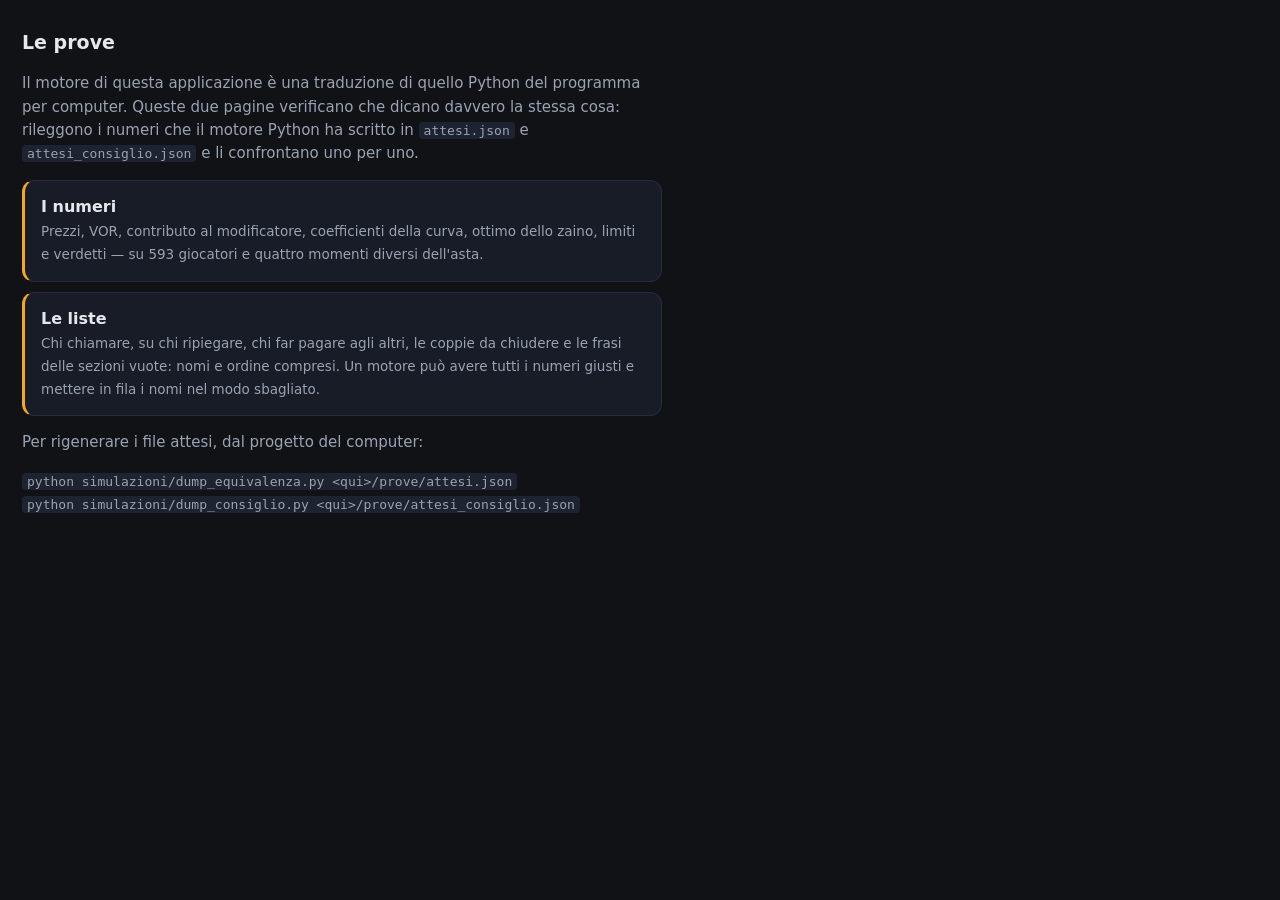
==== prove/index.html @ d2a6aad1 "FantaHacked per Android: lo stesso motore, sul telefono Il motore di valutazione tradotto dal Python" ====
<!doctype html>
<meta charset="utf-8">
<meta name="viewport" content="width=device-width, initial-scale=1">
<title>FantaHacked — le prove</title>
<style>
  body { font: 15px/1.55 -apple-system, "Segoe UI", Roboto, system-ui, sans-serif;
         background: #101216; color: #e6e8ec; margin: 0; padding: 28px 22px;
         max-width: 640px; }
  h1 { font-size: 19px; margin: 0 0 6px; }
  p { color: #9aa3b2; }
  a { display: block; background: #171c26; border: 1px solid #262d3b;
      border-left: 3px solid #f6a821; border-radius: 12px;
      padding: 14px 16px; margin: 10px 0; color: inherit; text-decoration: none; }
  a b { display: block; font-size: 16px; }
  a span { color: #9aa3b2; font-size: 13.5px; }
  code { background: #1d2330; padding: 1px 5px; border-radius: 4px; font-size: 13px; }
</style>

<h1>Le prove</h1>
<p>Il motore di questa applicazione è una traduzione di quello Python del
programma per computer. Queste due pagine verificano che dicano davvero la
stessa cosa: rileggono i numeri che il motore Python ha scritto in
<code>attesi.json</code> e <code>attesi_consiglio.json</code> e li confrontano
uno per uno.</p>

<a href="equivalenza.html">
  <b>I numeri</b>
  <span>Prezzi, VOR, contributo al modificatore, coefficienti della curva,
  ottimo dello zaino, limiti e verdetti — su 593 giocatori e quattro momenti
  diversi dell'asta.</span>
</a>

<a href="equivalenza_consiglio.html">
  <b>Le liste</b>
  <span>Chi chiamare, su chi ripiegare, chi far pagare agli altri, le coppie da
  chiudere e le frasi delle sezioni vuote: nomi e ordine compresi. Un motore
  può avere tutti i numeri giusti e mettere in fila i nomi nel modo
  sbagliato.</span>
</a>

<p>Per rigenerare i file attesi, dal progetto del computer:</p>
<p><code>python simulazioni/dump_equivalenza.py &lt;qui&gt;/prove/attesi.json</code><br>
<code>python simulazioni/dump_consiglio.py &lt;qui&gt;/prove/attesi_consiglio.json</code></p>
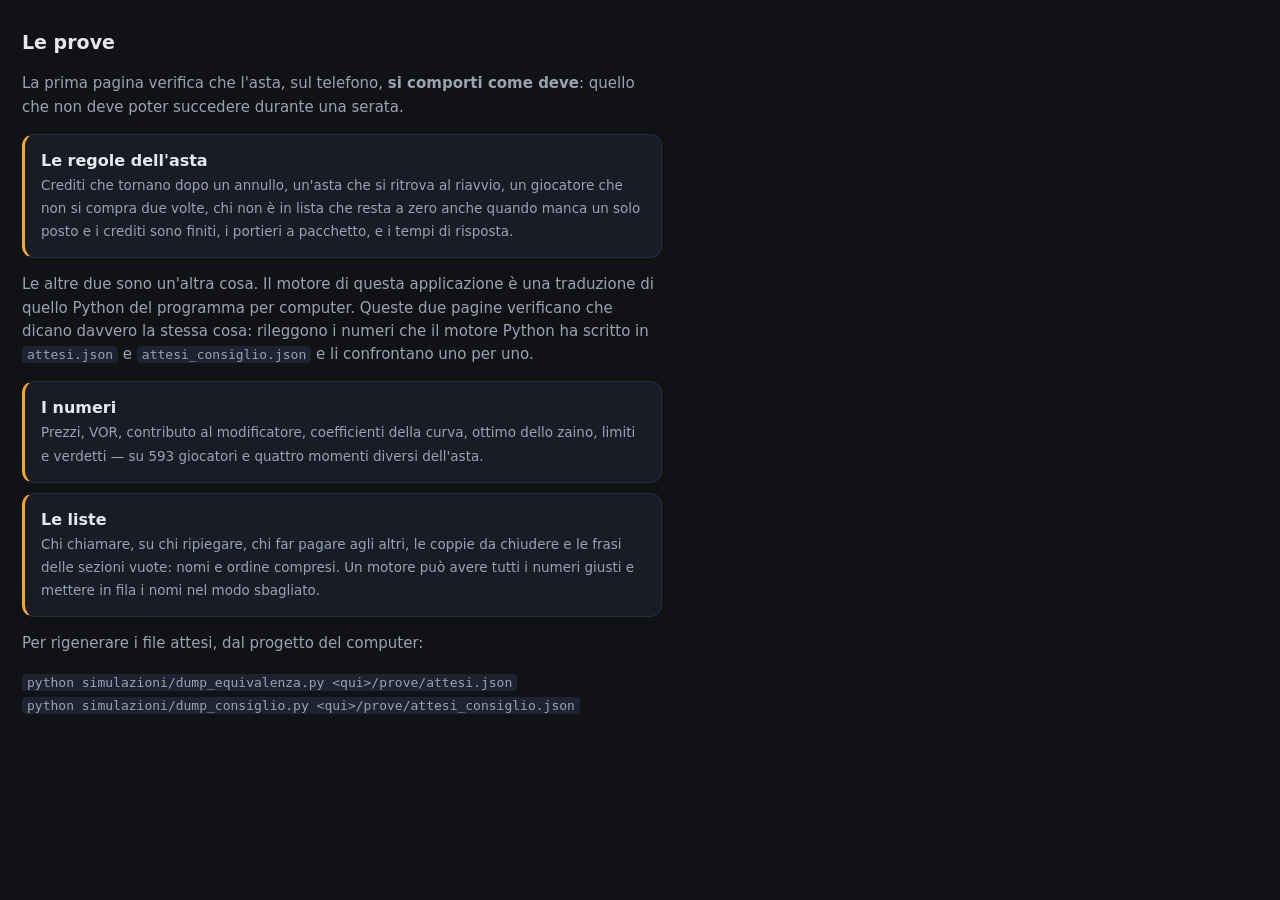
==== commit 126bfb90: "Le prove che non guardano i numeri ma la serata Le due prove di equivalenza dicono che i due motori " ====
--- a/prove/index.html
+++ b/prove/index.html
@@ -17,7 +17,18 @@
 </style>
 
 <h1>Le prove</h1>
-<p>Il motore di questa applicazione è una traduzione di quello Python del
+<p>La prima pagina verifica che l'asta, sul telefono, <b>si comporti come
+deve</b>: quello che non deve poter succedere durante una serata.</p>
+
+<a href="applicazione.html">
+  <b>Le regole dell'asta</b>
+  <span>Crediti che tornano dopo un annullo, un'asta che si ritrova al
+  riavvio, un giocatore che non si compra due volte, chi non è in lista che
+  resta a zero anche quando manca un solo posto e i crediti sono finiti, i
+  portieri a pacchetto, e i tempi di risposta.</span>
+</a>
+
+<p>Le altre due sono un'altra cosa. Il motore di questa applicazione è una traduzione di quello Python del
 programma per computer. Queste due pagine verificano che dicano davvero la
 stessa cosa: rileggono i numeri che il motore Python ha scritto in
 <code>attesi.json</code> e <code>attesi_consiglio.json</code> e li confrontano
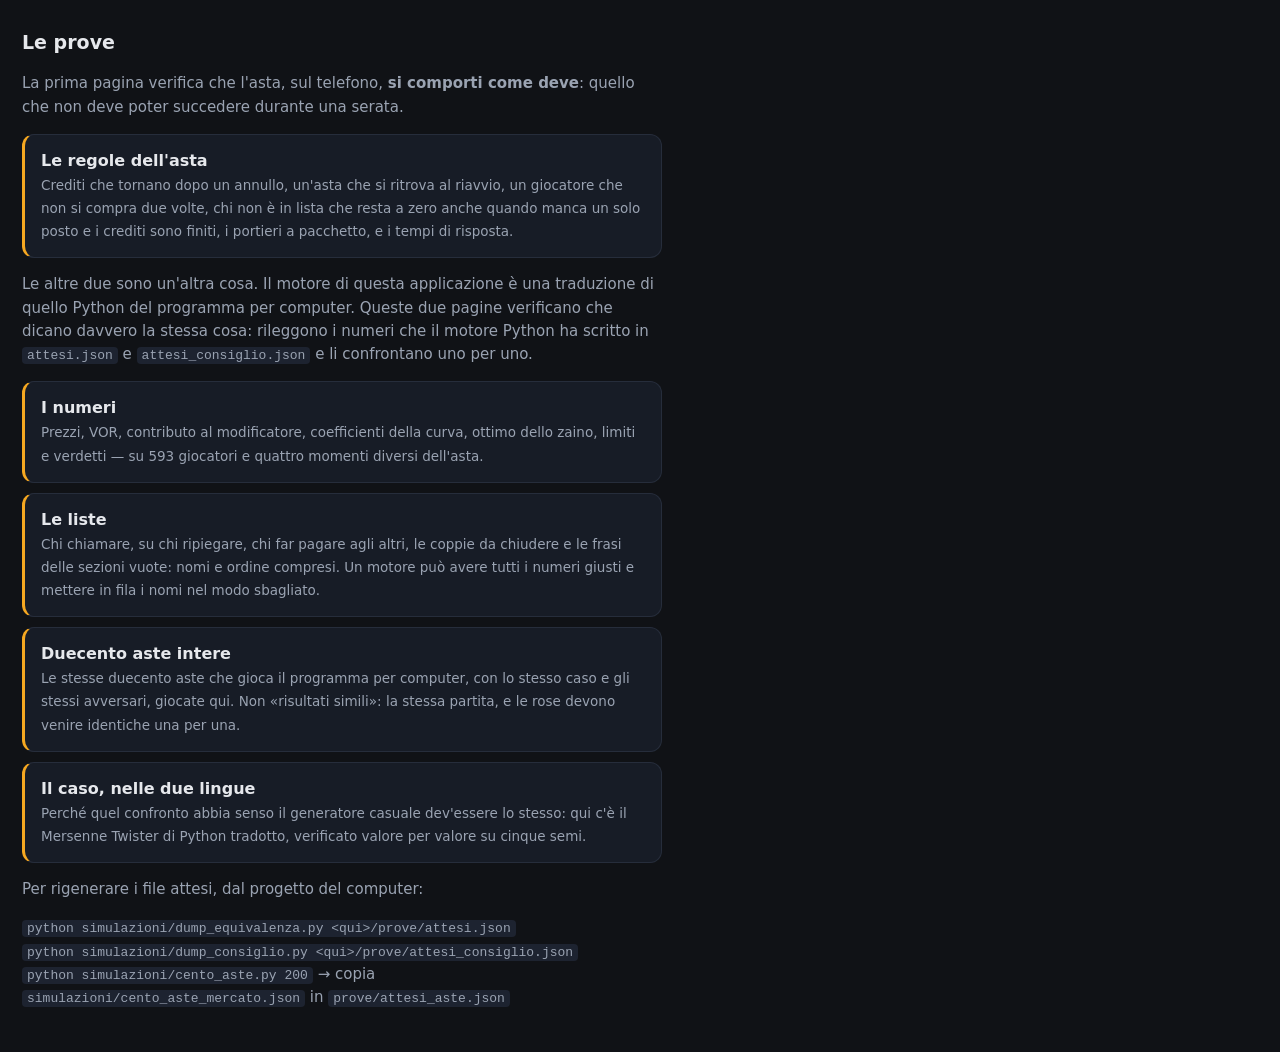
==== commit aef48a34: "L'apk, il marchio, e duecento aste giocate da qui L'APK C'E'. 3,4 MB, Android 7 in su, con dentro tu" ====
--- a/prove/index.html
+++ b/prove/index.html
@@ -49,6 +49,22 @@
   sbagliato.</span>
 </a>
 
+<a href="aste.html">
+  <b>Duecento aste intere</b>
+  <span>Le stesse duecento aste che gioca il programma per computer, con lo
+  stesso caso e gli stessi avversari, giocate qui. Non «risultati simili»:
+  la stessa partita, e le rose devono venire identiche una per una.</span>
+</a>
+
+<a href="casuale.html">
+  <b>Il caso, nelle due lingue</b>
+  <span>Perché quel confronto abbia senso il generatore casuale dev'essere lo
+  stesso: qui c'è il Mersenne Twister di Python tradotto, verificato valore
+  per valore su cinque semi.</span>
+</a>
+
 <p>Per rigenerare i file attesi, dal progetto del computer:</p>
 <p><code>python simulazioni/dump_equivalenza.py &lt;qui&gt;/prove/attesi.json</code><br>
-<code>python simulazioni/dump_consiglio.py &lt;qui&gt;/prove/attesi_consiglio.json</code></p>
+<code>python simulazioni/dump_consiglio.py &lt;qui&gt;/prove/attesi_consiglio.json</code><br>
+<code>python simulazioni/cento_aste.py 200</code> &rarr; copia
+<code>simulazioni/cento_aste_mercato.json</code> in <code>prove/attesi_aste.json</code></p>
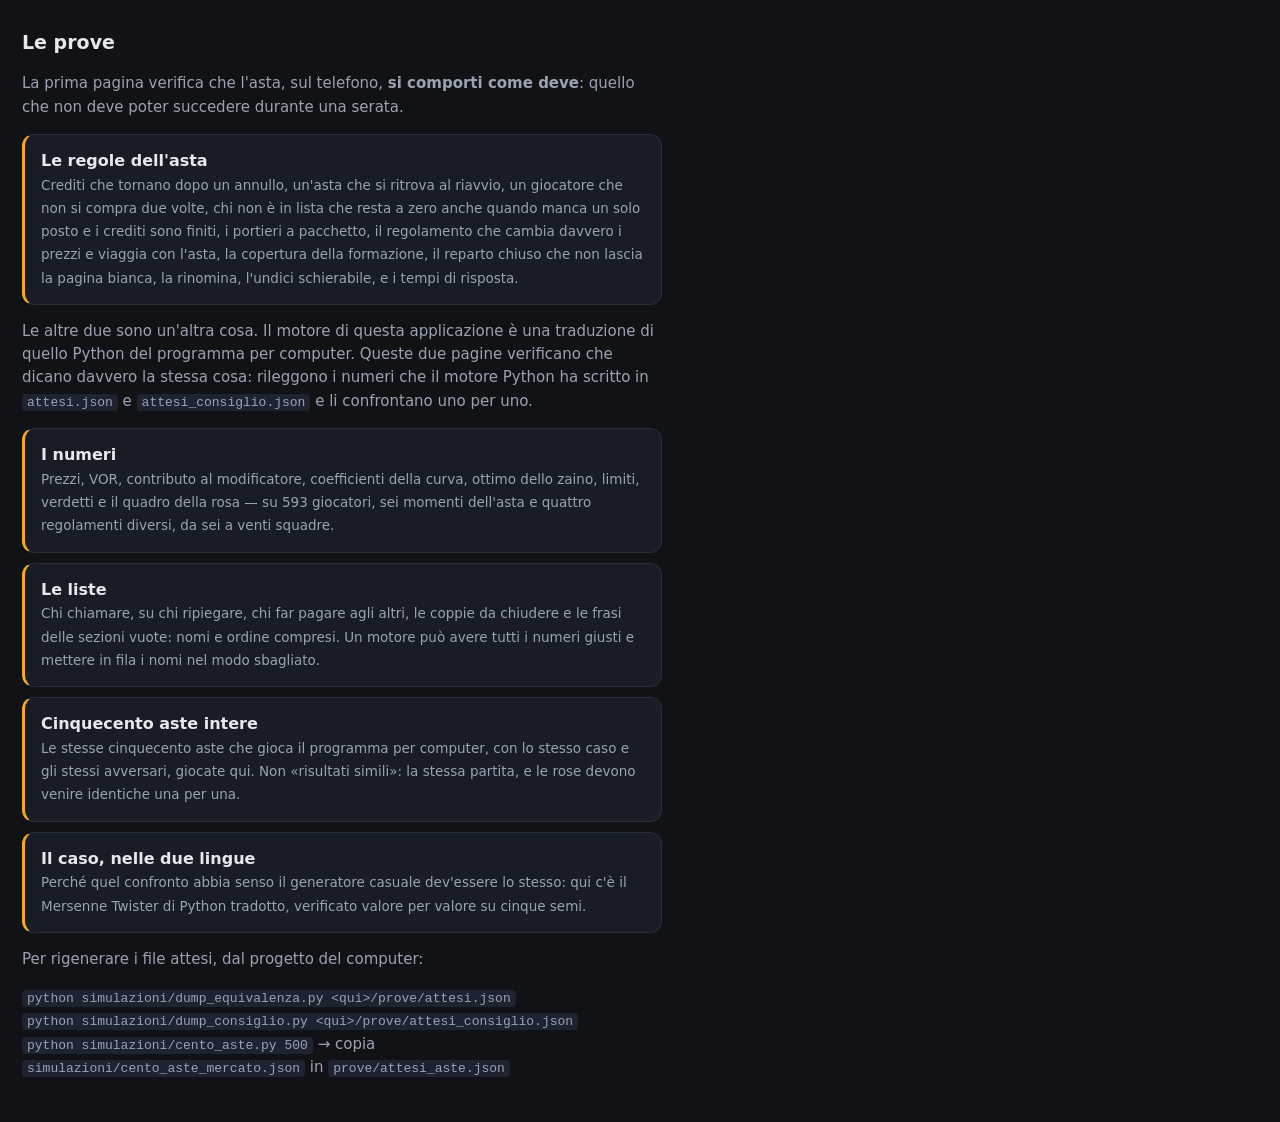
==== commit ff1f6cad: "Il telefono fa tutto quello che fa il computer Fin qui era il motore con sopra un'interfaccia ridott" ====
--- a/prove/index.html
+++ b/prove/index.html
@@ -25,7 +25,10 @@
   <span>Crediti che tornano dopo un annullo, un'asta che si ritrova al
   riavvio, un giocatore che non si compra due volte, chi non è in lista che
   resta a zero anche quando manca un solo posto e i crediti sono finiti, i
-  portieri a pacchetto, e i tempi di risposta.</span>
+  portieri a pacchetto, il regolamento che cambia davvero i prezzi e viaggia
+  con l'asta, la copertura della formazione, il reparto chiuso che non lascia
+  la pagina bianca, la rinomina, l'undici schierabile, e i tempi di
+  risposta.</span>
 </a>
 
 <p>Le altre due sono un'altra cosa. Il motore di questa applicazione è una traduzione di quello Python del
@@ -37,8 +40,9 @@
 <a href="equivalenza.html">
   <b>I numeri</b>
   <span>Prezzi, VOR, contributo al modificatore, coefficienti della curva,
-  ottimo dello zaino, limiti e verdetti — su 593 giocatori e quattro momenti
-  diversi dell'asta.</span>
+  ottimo dello zaino, limiti, verdetti e il quadro della rosa — su 593
+  giocatori, sei momenti dell'asta e quattro regolamenti diversi, da sei a
+  venti squadre.</span>
 </a>
 
 <a href="equivalenza_consiglio.html">
@@ -49,9 +53,9 @@
   sbagliato.</span>
 </a>
 
-<a href="aste.html">
-  <b>Duecento aste intere</b>
-  <span>Le stesse duecento aste che gioca il programma per computer, con lo
+<a href="aste.html?n=500">
+  <b>Cinquecento aste intere</b>
+  <span>Le stesse cinquecento aste che gioca il programma per computer, con lo
   stesso caso e gli stessi avversari, giocate qui. Non «risultati simili»:
   la stessa partita, e le rose devono venire identiche una per una.</span>
 </a>
@@ -66,5 +70,5 @@
 <p>Per rigenerare i file attesi, dal progetto del computer:</p>
 <p><code>python simulazioni/dump_equivalenza.py &lt;qui&gt;/prove/attesi.json</code><br>
 <code>python simulazioni/dump_consiglio.py &lt;qui&gt;/prove/attesi_consiglio.json</code><br>
-<code>python simulazioni/cento_aste.py 200</code> &rarr; copia
+<code>python simulazioni/cento_aste.py 500</code> &rarr; copia
 <code>simulazioni/cento_aste_mercato.json</code> in <code>prove/attesi_aste.json</code></p>
